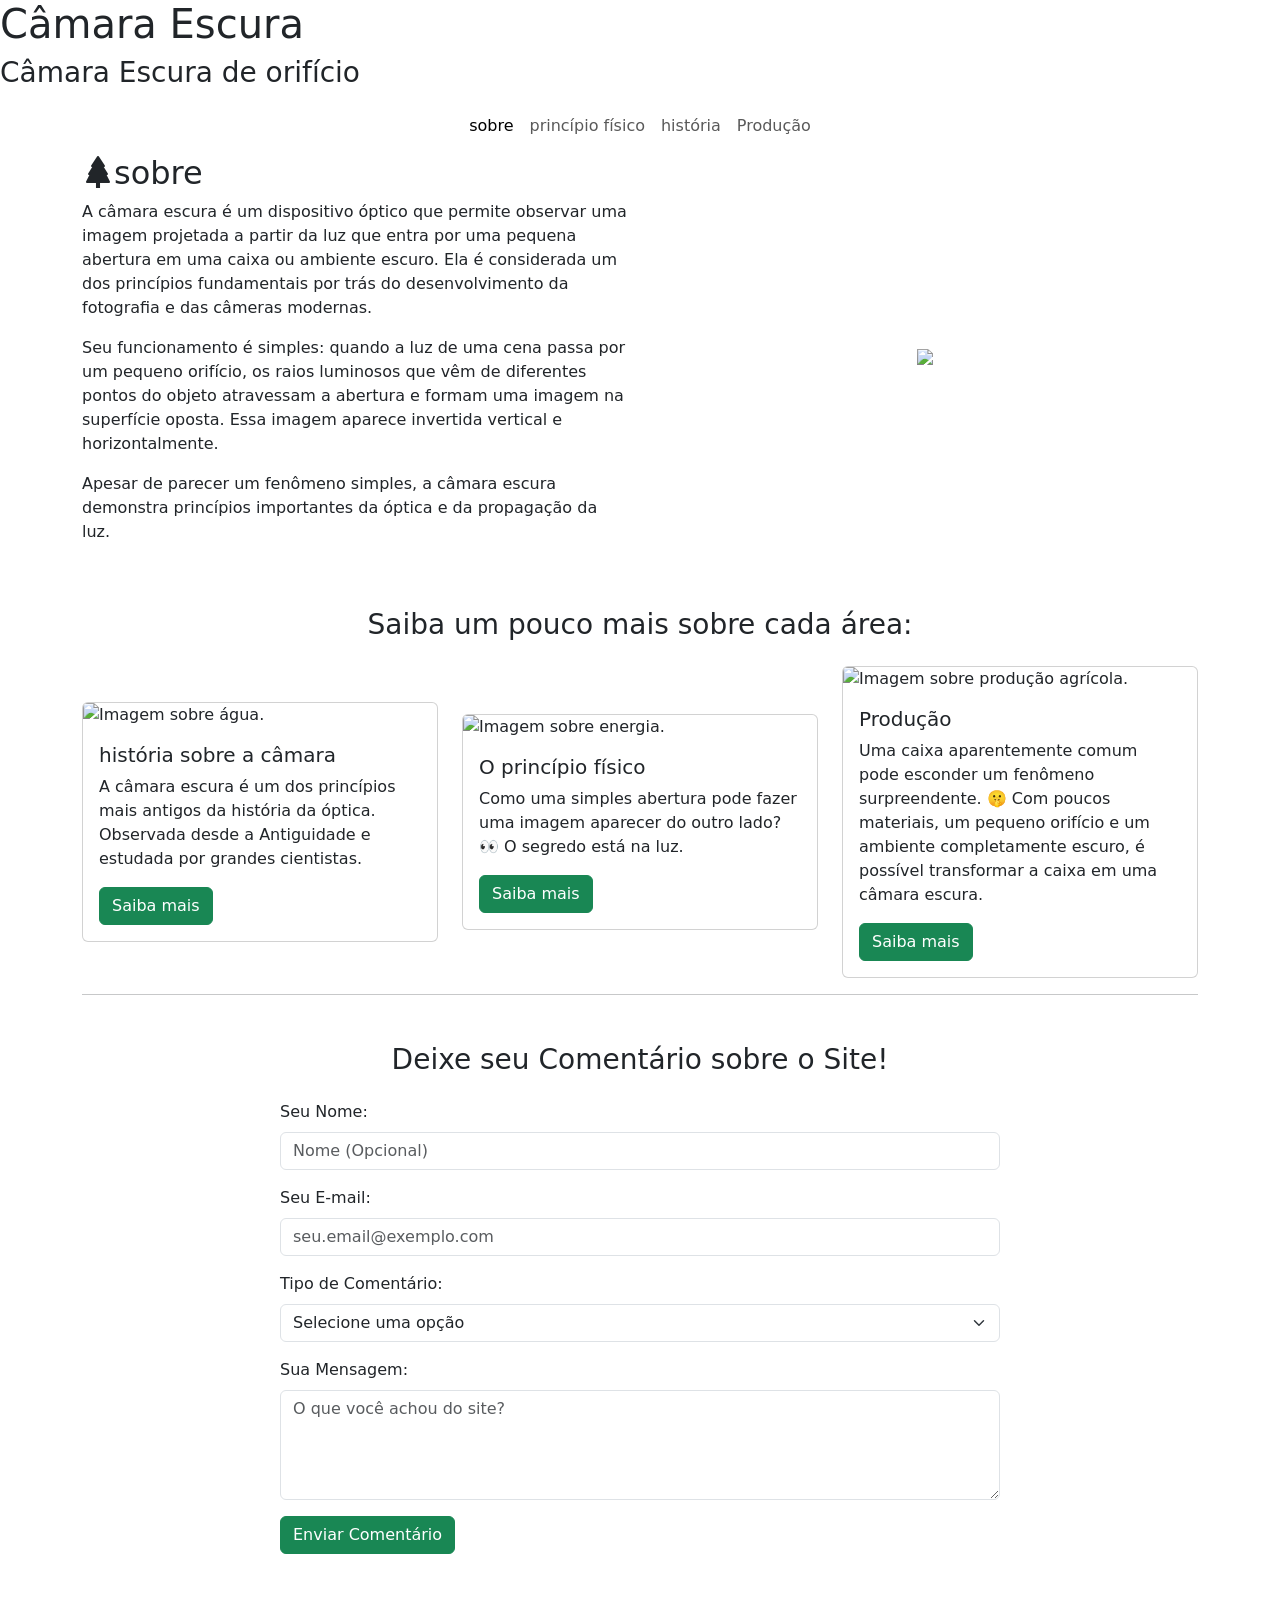
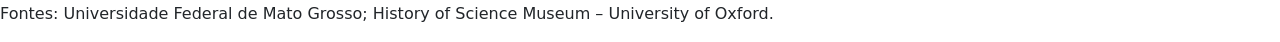
==== index.html @ 4abe9550 "Add files via upload" ====
<!DOCTYPE html>
<html lang="pt-br">

<head>
    <link rel="stylesheet" href="https://cdn.jsdelivr.net/npm/bootstrap-icons@1.11.3/font/bootstrap-icons.css">

    <meta charset="UTF-8">
    <meta name="viewport" content="width=device-width, initial-scale=1.0">
    <title>Câmara Escura</title>
    <link href="https://cdn.jsdelivr.net/npm/bootstrap@5.3.5/dist/css/bootstrap.min.css" rel="stylesheet"
        integrity="sha384-SgOJa3DmI69IUzQ2PVdRZhwQ+dy64/BUtbMJw1MZ8t5HZApcHrRKUc4W0kG879m7" crossorigin="anonymous">
    <link rel="stylesheet" href="style.css">
</head>

<body>

    <section class="cabecalho">
        <h1 class="titulo-animado">Câmara Escura</h1>
        <h3 class="subtitulo-estiloso">Câmara Escura de orifício</h3>
    </section>

    <nav class="navbar navbar-expand-lg">
        <div class="container-fluid">
            <button class="navbar-toggler" type="button" data-bs-toggle="collapse"
                data-bs-target="#navbarNav" aria-controls="navbarNav" aria-expanded="false"
                aria-label="Toggle navigation">
                <span class="navbar-toggler-icon"></span>
            </button>
            <div class="collapse navbar-collapse justify-content-center" id="navbarNav">
                <ul class="navbar-nav">
                    <li class="nav-item">
                        <a class="nav-link active" aria-current="page" href="index.html">sobre </a>
                    </li>
                    <li class="nav-item">
                        <a class="nav-link" href="energia.html">princípio físico</a>
                    </li>
                    <li class="nav-item">
                        <a class="nav-link" href="agua.html">história</a>
                    </li>
                    <li class="nav-item">
                        <a class="nav-link" href="producao.html">Produção</a>
                    </li>
                </ul>
            </div>
        </div>
    </nav>
    
<div class="container ">
    <div class="row pt- align-items-center">
        <div class="col-md-6">
            <h2><i class="bi bi-tree-fill"></i>sobre</h2>
            <p class="alinha">
               A câmara escura é um dispositivo óptico que permite observar uma imagem projetada a partir da luz que entra por uma pequena abertura em uma caixa ou ambiente escuro. Ela é considerada um dos princípios fundamentais por trás do desenvolvimento da fotografia e das câmeras modernas.
            </p>

            <p class="alinha">
                Seu funcionamento é simples: quando a luz de uma cena passa por um pequeno orifício, os raios luminosos que vêm de diferentes pontos do objeto atravessam a abertura e formam uma imagem na superfície oposta. Essa imagem aparece invertida vertical e horizontalmente.
            </p>

            <p class="alinha">
                Apesar de parecer um fenômeno simples, a câmara escura demonstra princípios importantes da óptica e da propagação da luz.
            </p>
        </div>

        <div class="col-md-6 text-center">
            <img class="img-agro" src="./assets/image/ChatGPT Image 6 de jun. de 2025, 22_46_43.png" >
        </div>
    </div>

    <div class="row pt-5 align-items-center">
        <h3 class="text-center pb-3">Saiba um pouco mais sobre cada área:</h3>

        <div class="col">
            <div class="card">
                <img src="./assets/image/ChatGPT Image 6 de jun. de 2025, 22_47_18.png" class="img-card card-img-top" alt="Imagem sobre água.">
                <div class="card-body">
                    <h5 class="card-title">história sobre a câmara</h5>
                    <p class="card-text">A câmara escura é um dos princípios mais antigos da história da óptica. Observada desde a Antiguidade e estudada por grandes cientistas.</p>
                    <a href="agua.html" class="btn btn-success">Saiba mais</a>
                </div>
            </div>
        </div>

        <div class="col">
            <div class="card">
                <img src="./assets/image/ChatGPT Image 6 de jun. de 2025, 22_47_20.png" class="img-card card-img-top" alt="Imagem sobre energia.">
                <div class="card-body">
                    <h5 class="card-title">O princípio físico</h5>
                    <p class="card-text">Como uma simples abertura pode fazer uma imagem aparecer do outro lado? 👀
O segredo está na luz.</p>
                    <a href="energia.html" class="btn btn-success">Saiba mais</a>
                </div>
            </div>
        </div>

        <div class="col">
            <div class="card">
                <img src="./assets/image/ChatGPT Image 6 de jun. de 2025, 22_46_27.png" class="img-card card-img-top" alt="Imagem sobre produção agrícola.">
                <div class="card-body">
                    <h5 class="card-title">Produção</h5>
                    <p class="card-text">Uma caixa aparentemente comum pode esconder um fenômeno surpreendente. 🤫
Com poucos materiais, um pequeno orifício e um ambiente completamente escuro, é possível transformar a caixa em uma câmara escura.</p>
                    <a href="producao.html" class="btn btn-success">Saiba mais</a>
                </div>
            </div>
        </div>
    </div>

    <hr>
    <section class="container my-5">
        <h3 class="text-center mb-4">Deixe seu Comentário sobre o Site!</h3>
        <div class="row justify-content-center">
            <div class="col-md-8">
                <form>
                    <div class="mb-3">
                        <label for="nomeComentario" class="form-label">Seu Nome:</label>
                        <input type="text" class="form-control" id="nomeComentario" placeholder="Nome (Opcional)">
                    </div>
                    <div class="mb-3">
                        <label for="emailComentario" class="form-label">Seu E-mail:</label>
                        <input type="email" class="form-control" id="emailComentario" placeholder="seu.email@exemplo.com" required>
                    </div>
                    <div class="mb-3">
                        <label for="tipoComentario" class="form-label">Tipo de Comentário:</label>
                        <select class="form-select" id="tipoComentario" aria-label="Selecione o tipo de comentário">
                            <option selected>Selecione uma opção</option>
                            <option value="elogio">Elogio</option>
                            <option value="sugestao">Sugestão de Melhoria</option>
                            <option value="erro">Relatar Erro</option>
                            <option value="geral">Comentário Geral</option>
                        </select>
                    </div>
                    <div class="mb-3">
                        <label for="mensagemComentario" class="form-label">Sua Mensagem:</label>
                        <textarea class="form-control" id="mensagemComentario" rows="4" placeholder="O que você achou do site?" required></textarea>
                    </div>
                    <button type="submit" class="btn btn-success">Enviar Comentário</button>
                </form>
            </div>
        </div>
    </section>
    </div> <div class="footer">
    <p>Fontes: Universidade Federal de Mato Grosso; History of Science Museum – University of Oxford.</p>
</div>


    
</body>

</html>
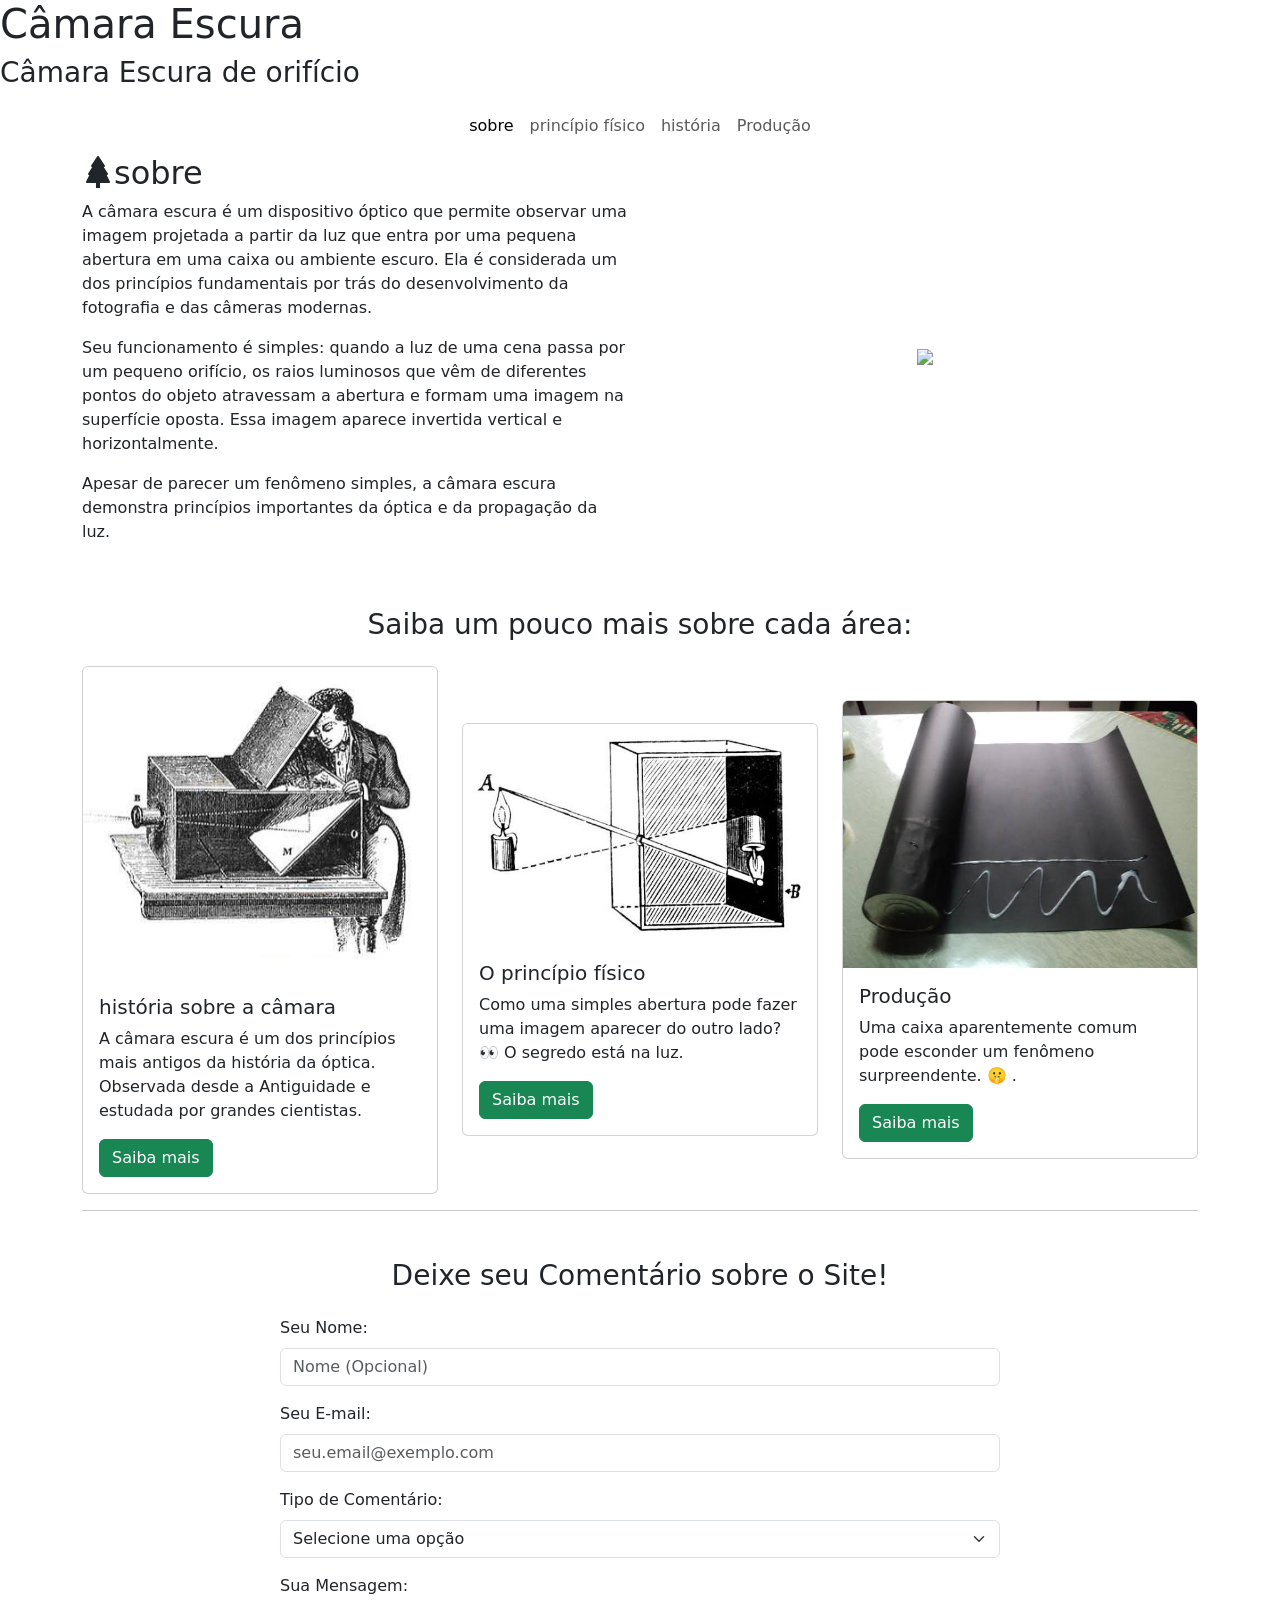
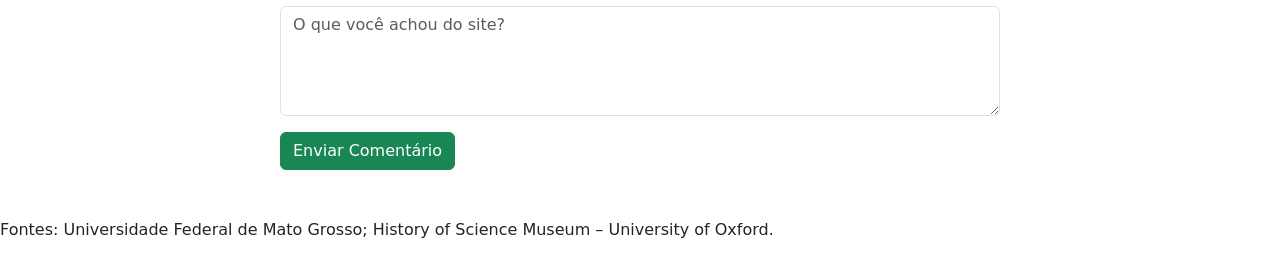
==== commit 9e7261b7: "Add files via upload" ====
--- a/index.html
+++ b/index.html
@@ -72,7 +72,7 @@
 
         <div class="col">
             <div class="card">
-                <img src="./assets/image/ChatGPT Image 6 de jun. de 2025, 22_47_18.png" class="img-card card-img-top" alt="Imagem sobre água.">
+                <img src="camara2.jpg" class="img-card card-img-top" alt="Imagem sobre água.">
                 <div class="card-body">
                     <h5 class="card-title">história sobre a câmara</h5>
                     <p class="card-text">A câmara escura é um dos princípios mais antigos da história da óptica. Observada desde a Antiguidade e estudada por grandes cientistas.</p>
@@ -83,7 +83,7 @@
 
         <div class="col">
             <div class="card">
-                <img src="./assets/image/ChatGPT Image 6 de jun. de 2025, 22_47_20.png" class="img-card card-img-top" alt="Imagem sobre energia.">
+                <img src="camara1.jpg" class="img-card card-img-top" alt="Imagem sobre energia.">
                 <div class="card-body">
                     <h5 class="card-title">O princípio físico</h5>
                     <p class="card-text">Como uma simples abertura pode fazer uma imagem aparecer do outro lado? 👀
@@ -95,11 +95,11 @@
 
         <div class="col">
             <div class="card">
-                <img src="./assets/image/ChatGPT Image 6 de jun. de 2025, 22_46_27.png" class="img-card card-img-top" alt="Imagem sobre produção agrícola.">
+                <img src="camara3.jpg" class="img-card card-img-top" alt="Imagem sobre produção agrícola.">
                 <div class="card-body">
                     <h5 class="card-title">Produção</h5>
                     <p class="card-text">Uma caixa aparentemente comum pode esconder um fenômeno surpreendente. 🤫
-Com poucos materiais, um pequeno orifício e um ambiente completamente escuro, é possível transformar a caixa em uma câmara escura.</p>
+.</p>
                     <a href="producao.html" class="btn btn-success">Saiba mais</a>
                 </div>
             </div>
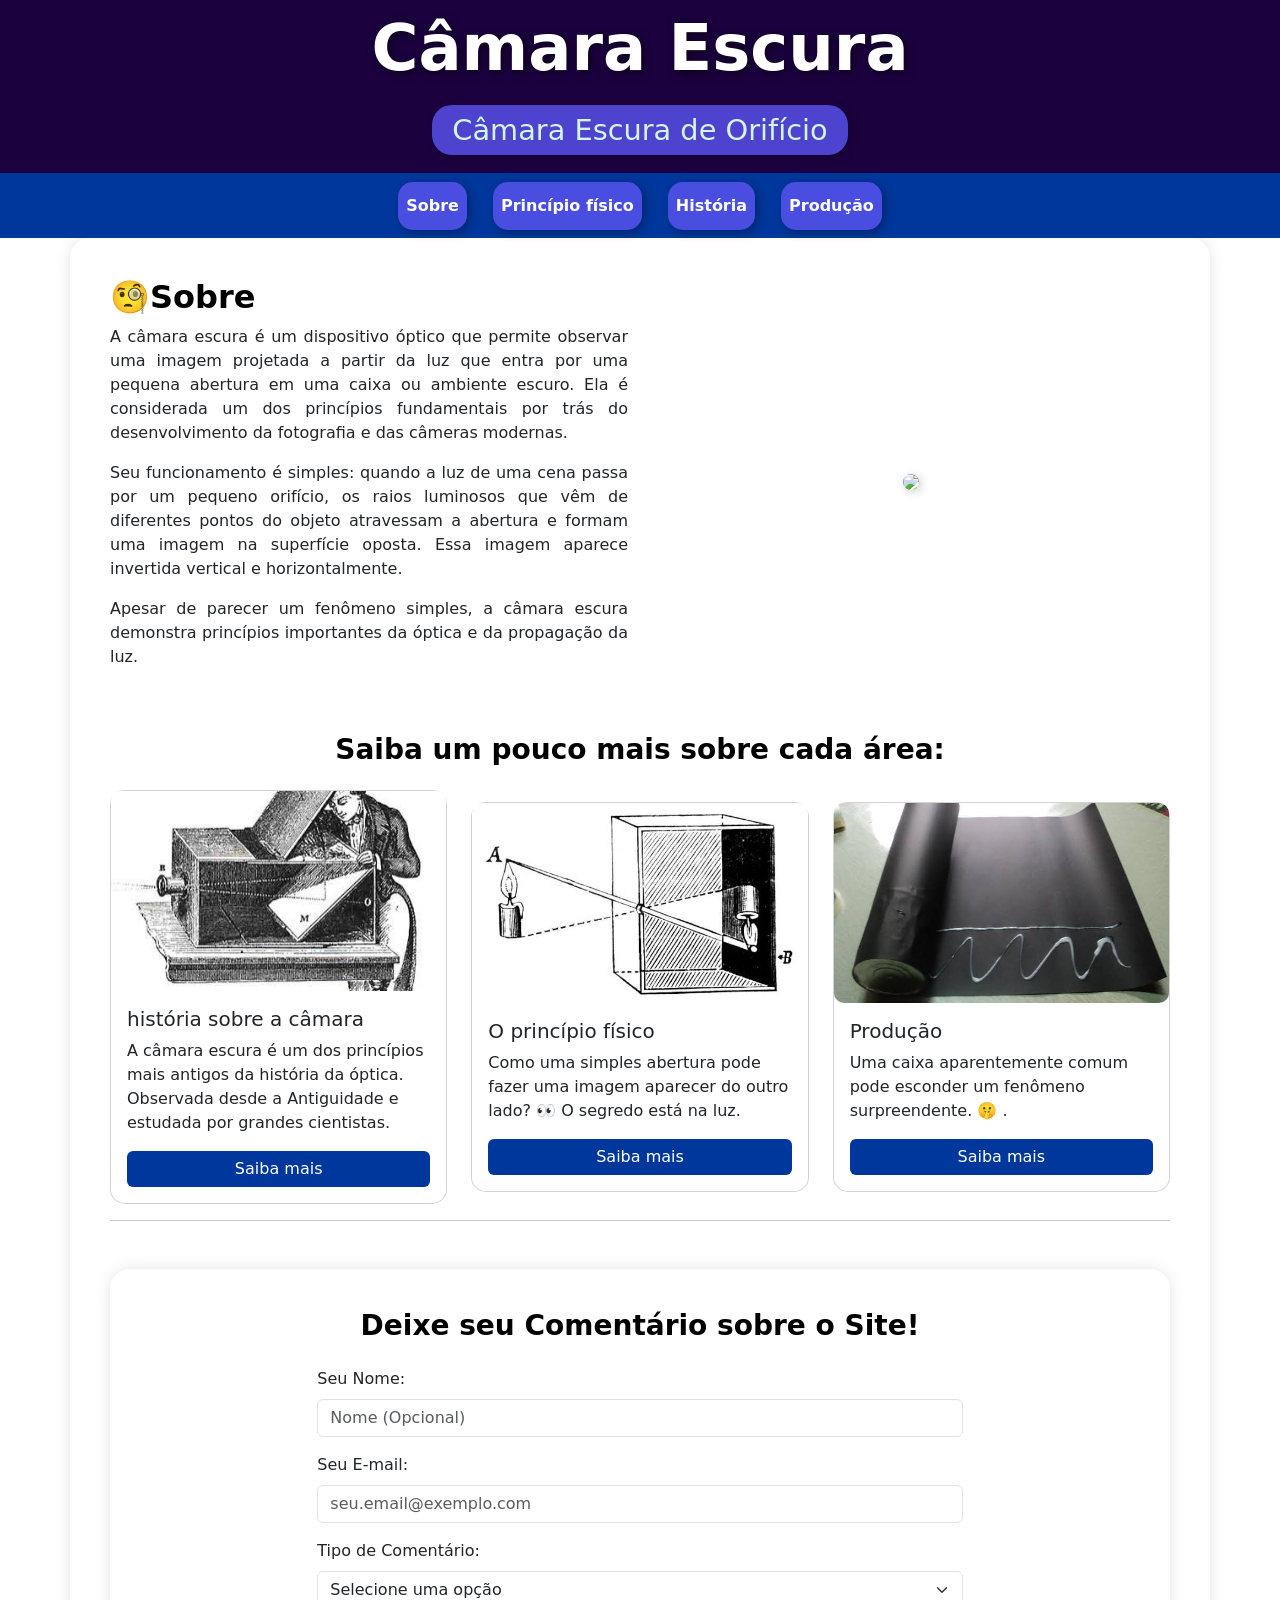
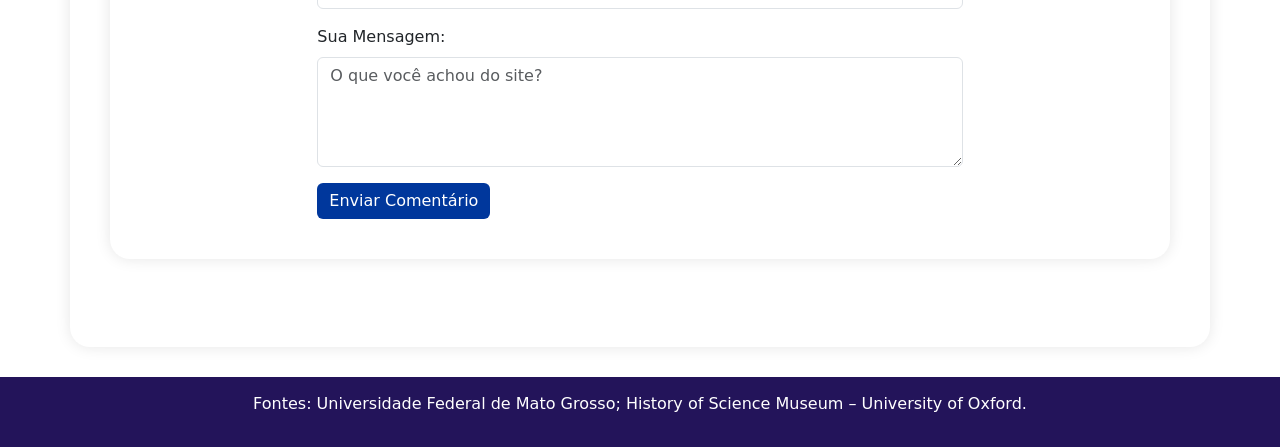
==== commit 06bd8a61: "Add files via upload" ====
--- a/index.html
+++ b/index.html
@@ -16,7 +16,7 @@
 
     <section class="cabecalho">
         <h1 class="titulo-animado">Câmara Escura</h1>
-        <h3 class="subtitulo-estiloso">Câmara Escura de orifício</h3>
+        <h3 class="subtitulo-estiloso">Câmara Escura de Orifício</h3>
     </section>
 
     <nav class="navbar navbar-expand-lg">
@@ -29,13 +29,13 @@
             <div class="collapse navbar-collapse justify-content-center" id="navbarNav">
                 <ul class="navbar-nav">
                     <li class="nav-item">
-                        <a class="nav-link active" aria-current="page" href="index.html">sobre </a>
+                        <a class="nav-link active" aria-current="page" href="index.html">Sobre</a>
                     </li>
                     <li class="nav-item">
-                        <a class="nav-link" href="energia.html">princípio físico</a>
+                        <a class="nav-link" href="energia.html">Princípio físico</a>
                     </li>
                     <li class="nav-item">
-                        <a class="nav-link" href="agua.html">história</a>
+                        <a class="nav-link" href="agua.html">História</a>
                     </li>
                     <li class="nav-item">
                         <a class="nav-link" href="producao.html">Produção</a>
@@ -48,7 +48,7 @@
 <div class="container ">
     <div class="row pt- align-items-center">
         <div class="col-md-6">
-            <h2><i class="bi bi-tree-fill"></i>sobre</h2>
+            <h2><i class="titulo1"></i>🧐Sobre</h2>
             <p class="alinha">
                A câmara escura é um dispositivo óptico que permite observar uma imagem projetada a partir da luz que entra por uma pequena abertura em uma caixa ou ambiente escuro. Ela é considerada um dos princípios fundamentais por trás do desenvolvimento da fotografia e das câmeras modernas.
             </p>
--- a/style.css
+++ b/style.css
@@ -0,0 +1,208 @@
+/* Estilo do cabeçalho */
+.cabecalho {
+    background-color: #1b023f;
+    padding: 10px 0;
+    text-align: center;
+    color: #fff;
+}
+
+/* Animação do Título */
+.titulo-animado {
+    font-size: 4rem;
+    font-weight: bold;
+    color: #ffffff;
+    text-shadow: 2px 2px 8px rgba(0, 0, 0, 0.6);
+    animation: brilho 2s ease-in-out infinite alternate;
+}
+
+@keyframes brilho {
+    0% {
+        text-shadow: 2px 2px 8px rgba(0, 0, 0, 0.6),
+                     0 0 10px #2705a2,
+                     0 0 20px #2705a2;
+    }
+    100% {
+        text-shadow: 2px 2px 8px rgba(0, 0, 0, 0.6),
+                     0 0 20px #2705a2,
+                     0 0 30px #2705a2;
+    }
+}
+
+/* Estilo do Subtítulo */
+.subtitulo-estiloso {
+    font-size: 1.8rem;
+    font-weight: 400;
+    color: #D5F5E3;
+    background-color: rgba(92, 84, 243, 0.8);
+    display: inline-block;
+    padding: 8px 20px;
+    border-radius: 20px;
+    box-shadow: 2px 2px 10px rgba(0,0,0,0.3);
+    margin-top: 10px;
+}
+
+/* Estilo dos textos */
+.alinha {
+    text-align: justify;
+}
+
+/* Imagens */
+.img-agro {
+    width: 100%;
+    max-width: 450px;
+    border-radius: 15px;
+    box-shadow: 2px 2px 10px rgba(0,0,0,0.2);
+}
+
+.img-card {
+    height: 200px;
+    object-fit: cover;
+    border-radius: 10px;
+}
+
+.img-slide {
+    border-radius: 10px;
+}
+
+
+/* ================= Cartões ================= */
+.card {
+    border-radius: 15px;
+    transition: transform 0.4s, box-shadow 0.4s;
+    height: 100%;
+    flex: 1;
+    display: flex;
+    flex-direction: column;
+}
+
+.card:hover {
+    transform: scale(1.05);
+    box-shadow: 0 10px 20px rgba(0,0,0,0.3);
+}
+
+.row .col {
+    display: flex;
+}
+
+.card-body {
+    background-color: white;
+    border-radius: 15px;
+    flex-grow: 1;
+    display: flex;
+    flex-direction: column;
+    justify-content: space-between;
+}
+
+/* ================= Botões ================= */
+.btn-success {
+    background-color: #00379c;
+    border: none;
+    transition: background-color 0.4s, transform 0.3s;
+}
+
+.btn-success:hover {
+    background-color: #00379c;
+    transform: scale(1.08);
+}
+
+/* Rodapé */
+.footer {
+    background-color: #23145a;
+    color: white;
+    padding: 15px;
+    text-align: center;
+}
+
+
+
+/* Navbar */
+.navbar {
+    background-color: #00379c !important;
+    padding: 0.5px ;
+}
+/* Alinhar os blocos na horizontal */
+.navbar-nav {
+    display: flex;
+    gap: 10px;
+    flex-wrap: wrap;
+    justify-content: center;
+}
+
+/* Itens da Navbar em formato de bloco destacado */
+.nav-link {
+    background-color: rgba(92, 84, 243, 0.8); /* Cor do bloco */
+    color: white !important;
+    font-weight: bold;
+    padding: 12px 24px;
+    margin: 8px;
+    border-radius: 15px;
+    box-shadow: 3px 3px 10px rgba(0, 0, 0, 0.3);
+    transition: background-color 0.3s, transform 0.3s;
+    display: block;
+    text-align: center;
+    text-decoration: none;
+}
+
+/* Efeito ao passar o mouse */
+.nav-link:hover {
+    background-color: rgba(92, 84, 243, 0.8);
+    transform: scale(1.08);
+    color: #fff !important;
+}
+
+/* Item ativo (página atual) */
+.nav-link.active {
+    background-color: rgba(92, 84, 243, 0.8);
+    color: #fff !important;
+}
+
+
+
+/* Seção principal com fundo diferenciado */
+
+
+
+
+/* Deixa os títulos mais destacados */
+h2, h3 {
+    color: #000000;
+    font-weight: bold;
+}
+.container {
+    background-color: #ffffff;
+    padding: 40px;
+    border-radius: 20px;
+    box-shadow: 0 0 15px rgba(0,0,0,0.1);
+    margin-bottom: 30px;
+}
+/* Animação suave de entrada */
+.container {
+    animation: fadeIn 1s ease-in;
+}
+
+@keyframes fadeIn {
+    from {
+        opacity: 0;
+        transform: translateY(20px);
+    }
+    to {
+        opacity: 1;
+        transform: translateY(0);
+    }
+}
+.nav-link:hover {
+    background-color: #000000;
+    transform: scale(1.08);
+    color: #fff !important;
+}
+.titulo-animado {
+    font-size: 4rem;
+    font-weight: bold;
+    color: #ffffff;
+    text-shadow: 2px 2px 8px rgba(0, 0, 0, 0.6);
+    animation: brilho 2s ease-in-out infinite alternate;
+}
+
+
+
+
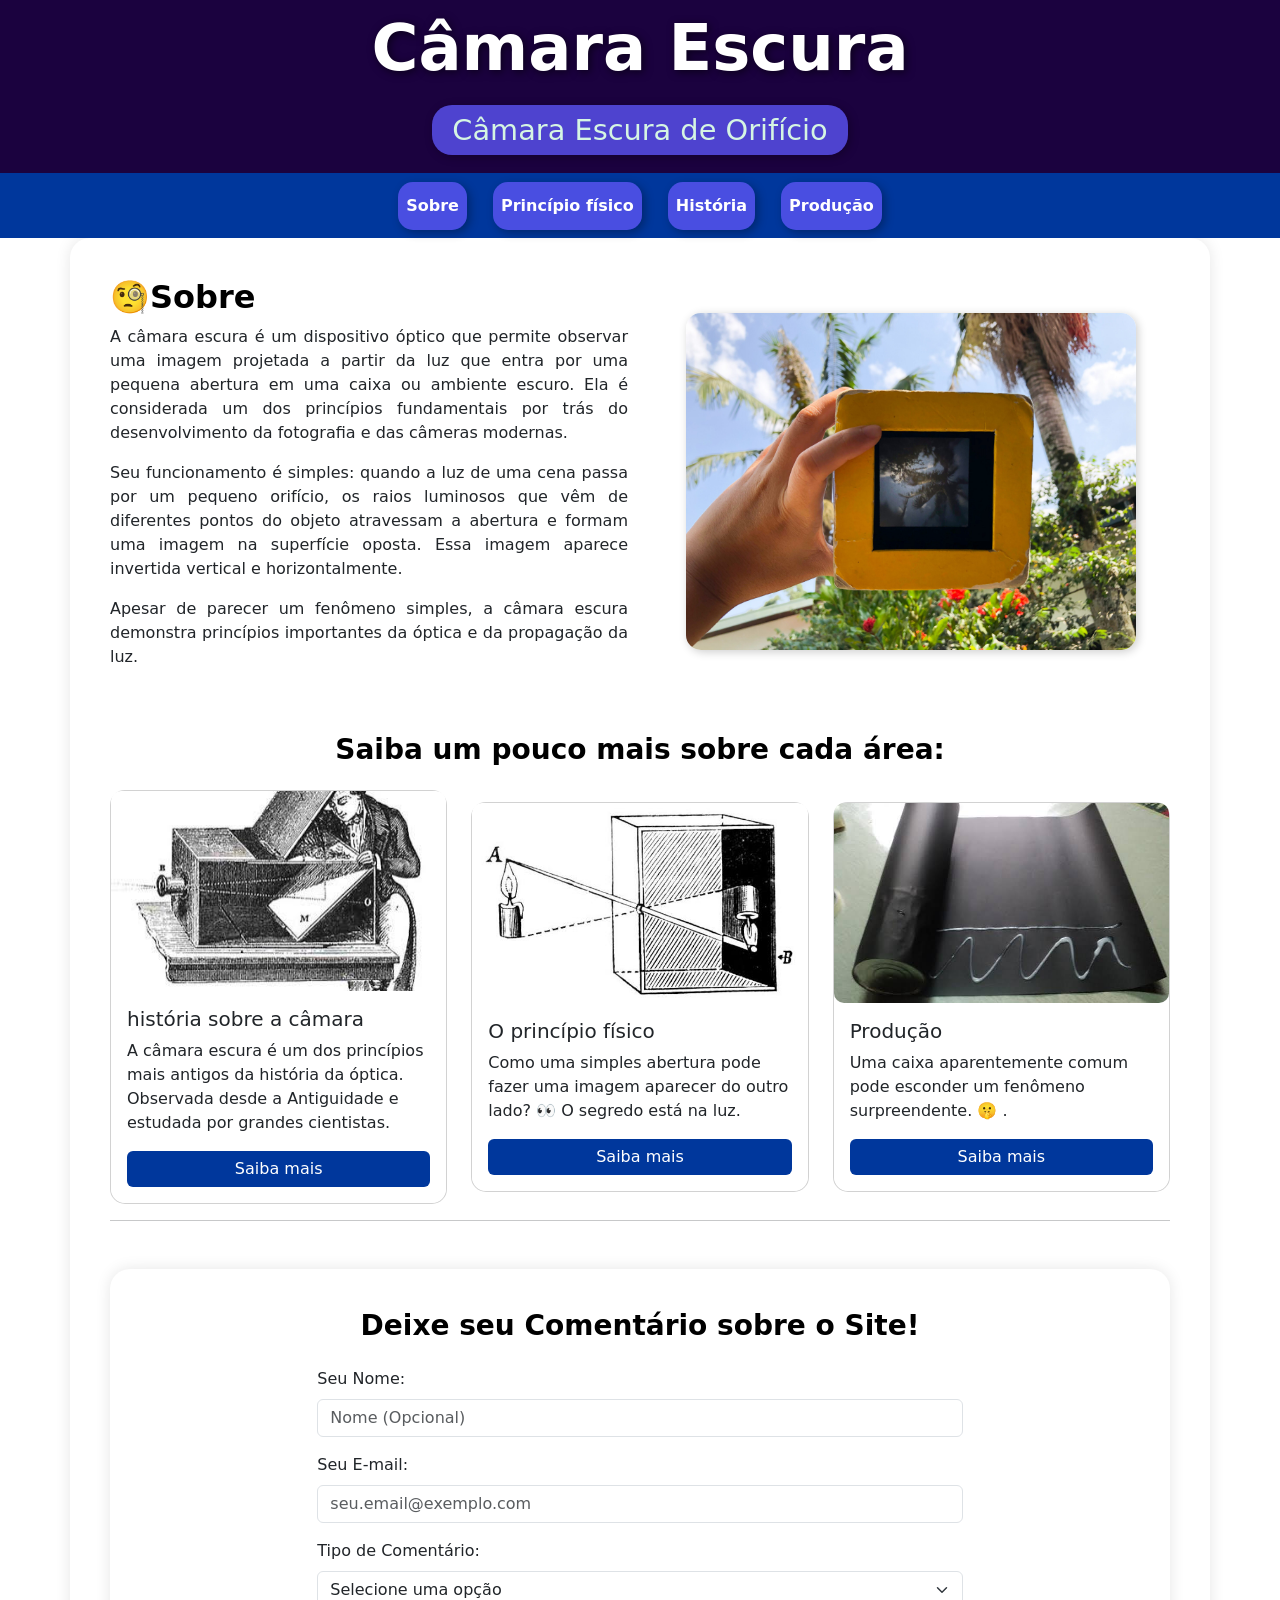
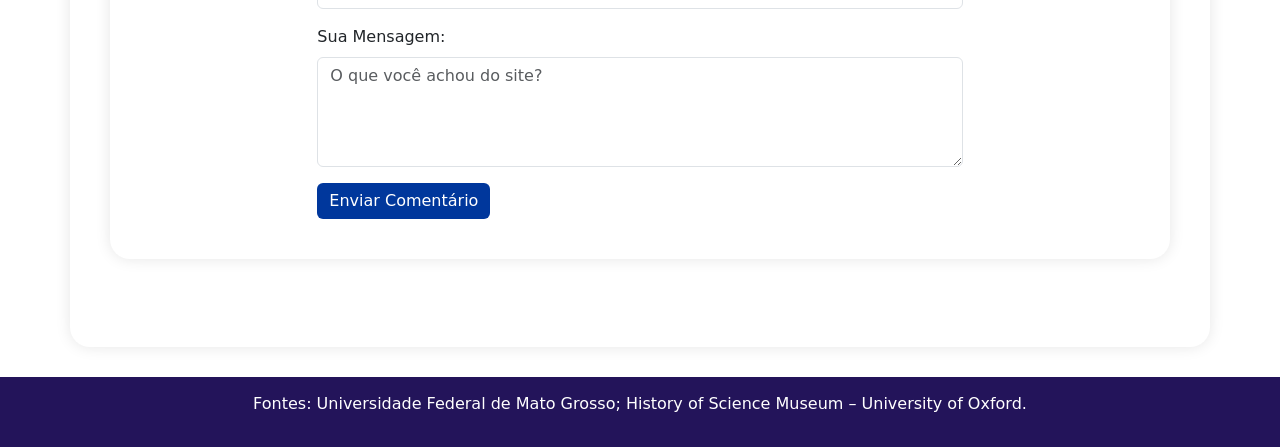
==== commit dc8ec3bf: "Add files via upload" ====
--- a/index.html
+++ b/index.html
@@ -63,7 +63,7 @@
         </div>
 
         <div class="col-md-6 text-center">
-            <img class="img-agro" src="./assets/image/ChatGPT Image 6 de jun. de 2025, 22_46_43.png" >
+            <img class="img-agro" src="./13-04-sab-as-15h-familia-mam-oficina-de-camara-escura-como-os-olhos-veem-com-mam-educativo-foto-amanda-falcao-2-scaled.jpg" >
         </div>
     </div>
 
